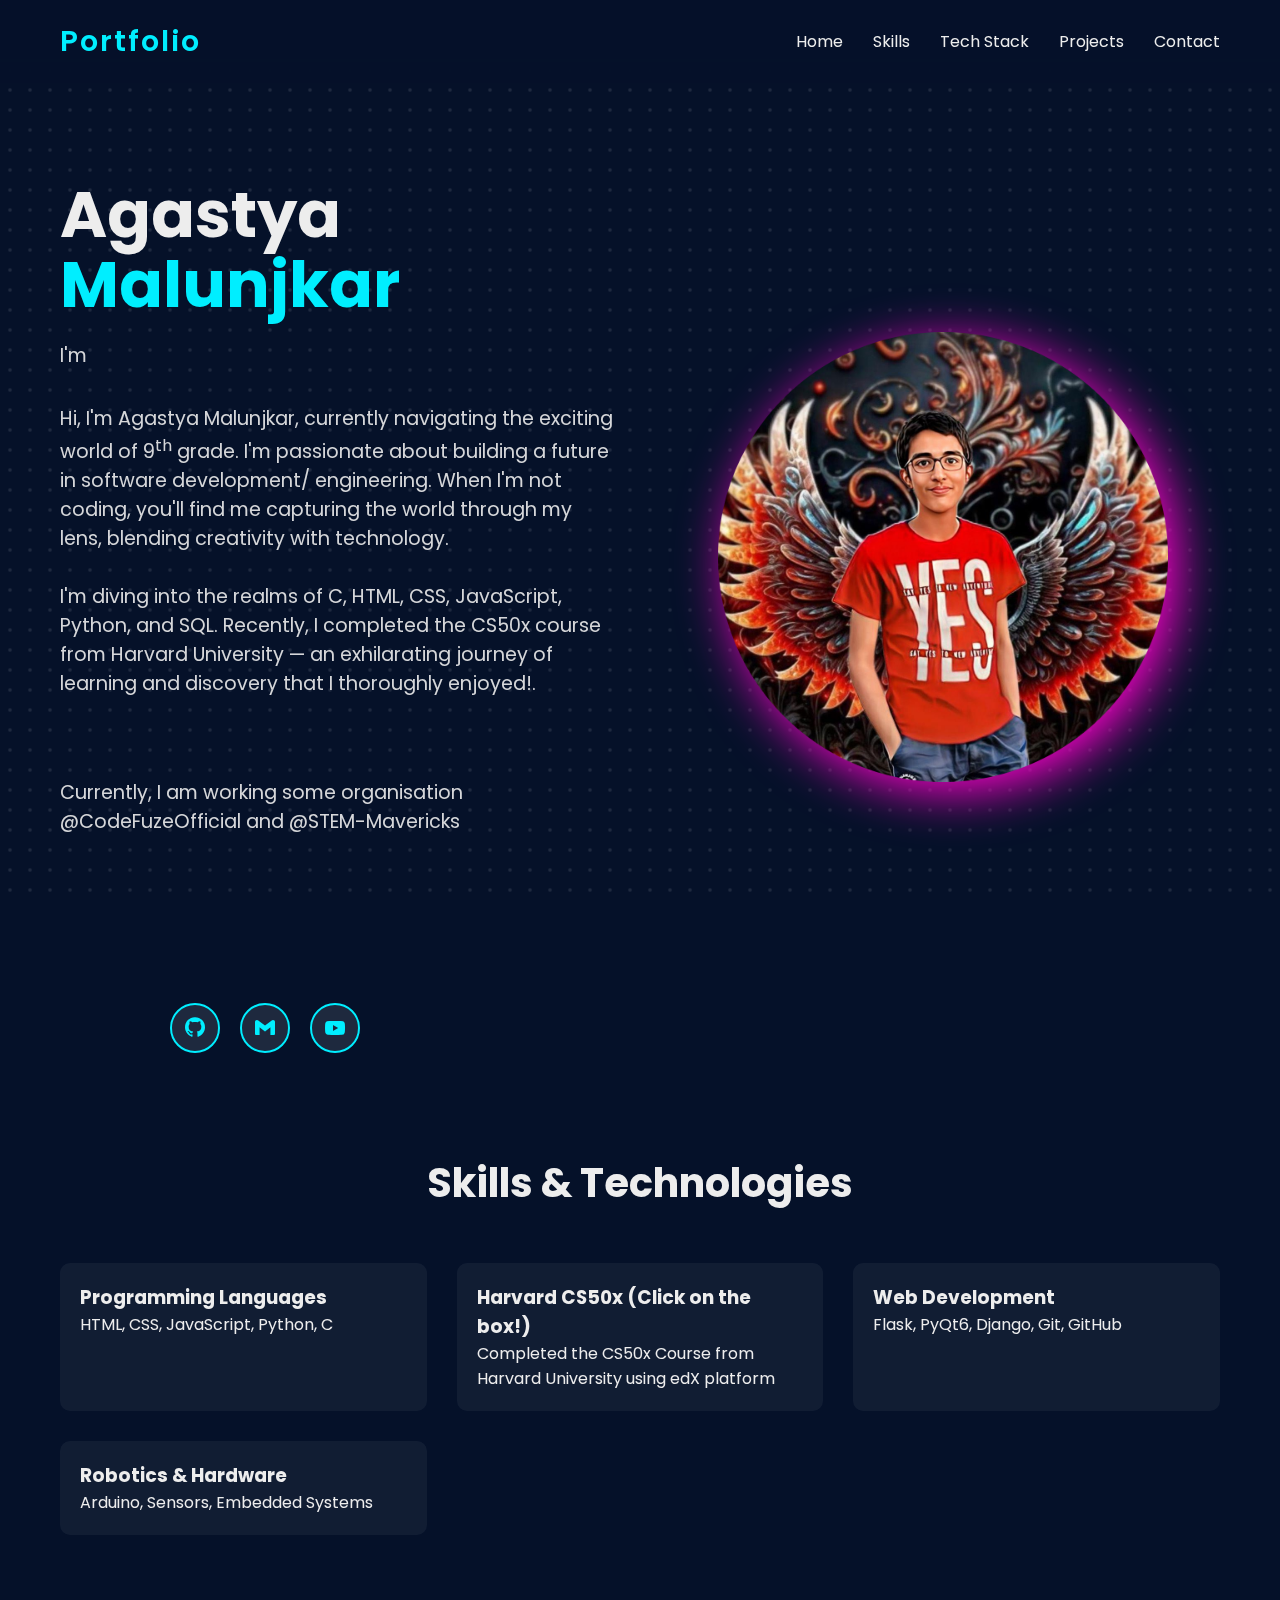
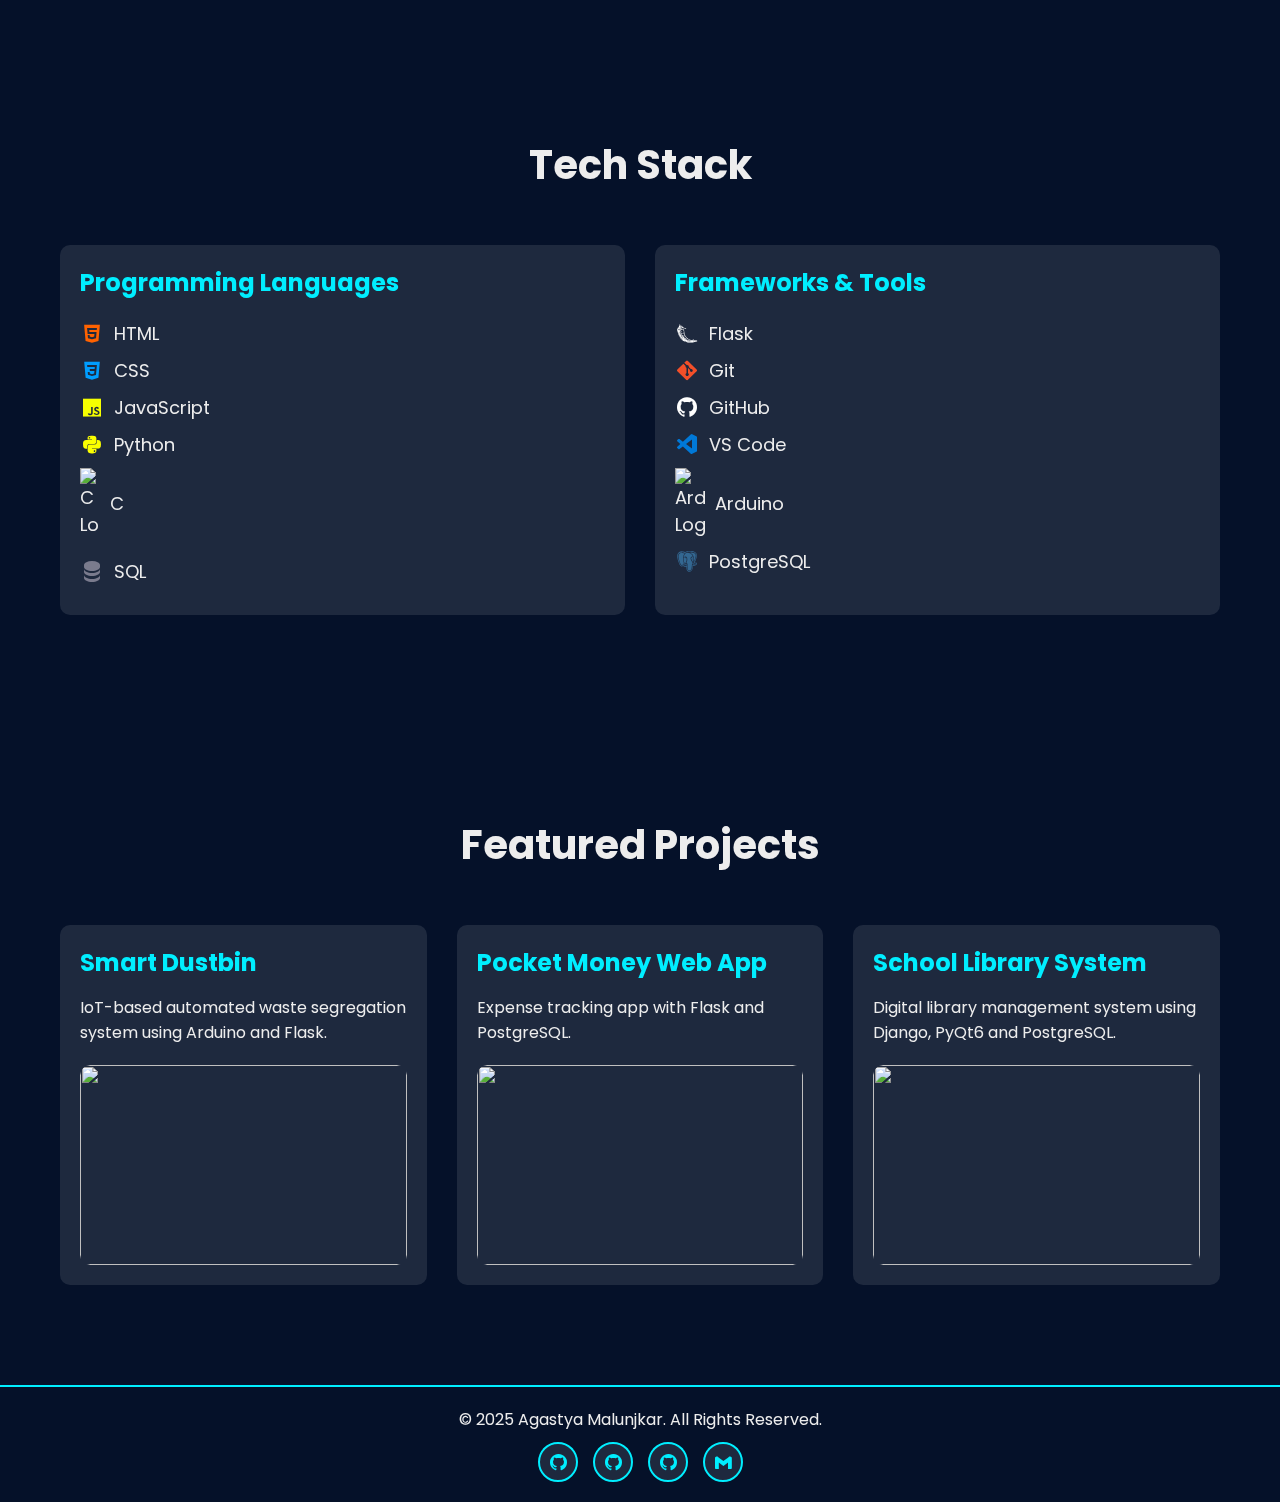
==== index.html @ 3fd8f7b1 "Update index.html" ====
<!DOCTYPE html>
<html lang="en">
<head>
    <meta charset="UTF-8">
    <meta name="viewport" content="width=device-width, initial-scale=1.0">
    <title>Agastya Malunjkar | Portfolio</title>
    <meta property="og:title" content="Agastya Malunjkar - Developer & Robotics Enthusiast">
<meta property="og:description" content="Showcasing projects, coding tutorials, and robotics work.">
<meta property="og:image" content="https://agm024-portfolio.vercel.app/Cover Photo 1-modified.webp">
<meta property="og:url" content="https://agm024-portfolio.vercel.app">
<meta property="og:type" content="website">
<meta property="og:title" content="Agastya Malunjkar | Student, Developer & Robotics Enthusiast">
<meta property="og:description" content="Explore my projects in web development, GitHub automation, AI, and robotics.">
<meta property="og:image" content="https://agm024-portfolio.vercel.app/Cover Photo 1-modified.webp">
<meta property="og:url" content="https://agm024-portfolio.vercel.app">
<meta property="og:site_name" content="Agastya Malunjkar Portfolio">
    <meta name="keywords" content="Agastya Malunjkar, portfolio, developer, GitHub automation, AI integration, robotics, web development, coding, STEM Mavericks, GitCortex">
<meta name="author" content="Agastya Malunjkar">
<meta name="robots" content="index, follow">
<meta name="google-site-verification" content="sg07f7Cx4SFbiI0SfJ_2nLcykBNVthg774XaeOp6k5I" />
    
    <meta name="description" content="Agastya Malunjkar's portfolio showcasing projects, coding, robotics, and web development skills.">
    <meta name="msvalidate.01" content="A6D45BFE090D8E0A73DEE92F15F862BD" />
    <link href="https://fonts.googleapis.com/css2?family=Poppins:wght@300;400;600&display=swap" rel="stylesheet">
    <script src="https://cdn.jsdelivr.net/npm/typed.js@2.0.12" defer></script>
    <link rel="stylesheet" href="https://cdnjs.cloudflare.com/ajax/libs/font-awesome/6.5.1/css/all.min.css">
    <link href='https://unpkg.com/boxicons@2.1.4/css/boxicons.min.css' rel='stylesheet'>
    <link rel="stylesheet" href="styles.css">
</head>
    <body>
        <body>
            <nav class="navbar">
                <div class="container nav-content">
                    <a href="#" class="logo">Portfolio</a>
                    <div class="nav-links">
                        <a href="#home">Home</a>
                        <a href="#skills">Skills</a>
                        <a href="#tech-stack">Tech Stack</a>
                        <a href="#projects">Projects</a>
                        <a href="#contact">Contact</a>
                    </div>
                    <!--<button class="mode-toggle" onclick="toggleMode()">🌓</button>-->
                </div>
            </nav>
        
            <section class="hero" id="home">
                <div class="container">
                    <div class="hero-content">
                        <div class="hero-text">
                            <h1>Agastya <span>Malunjkar</span></h1>
                            <p>I'm <span class="auto-type"></span></p>
                            <p>Hi, I'm Agastya Malunjkar, currently navigating the exciting world of 9<sup>th</sup> grade. 
                I'm passionate about building a future in software development/ engineering.
                 When I'm not coding, you'll find me capturing the world through my lens, blending creativity with technology. <br><br>
                             I'm diving into the realms of C, HTML, CSS, JavaScript, Python, and SQL.  
                                Recently, I completed the CS50x course from Harvard University — an exhilarating journey of learning and discovery that I thoroughly enjoyed!.</p><br><br>
                                <p>Currently, I am working some organisation <a href="https://github.com/CodeFuzeOfficial" aria-label="CodeFuze">@CodeFuzeOfficial</a> and <a href="https://github.com/STEM-Mavericks" aria-label="STEM-Mavericks">@STEM-Mavericks</a></p>
                        </div>
                        <div class="hero-image"><br><br><br>
                            <img src="Cover Photo 1-modified.webp" alt="Portfolio Preview" class="profile-img" loading="lazy" >
                        </div>
                    </div>
                </div>
            </section>
            <div class="social-media">
                <a href="https://github.com/agm024" aria-label="GitHub" target="_blank" style="--i:1" class="tooltip" data-text="Agastya"><i class='bx bxl-github'></i></a>
                <a href="mailto:agastyagm2@gmail.com"  aria-label="Email" target="_blank" style="--i:2" class="tooltip" data-text="Gmail"><i class='bx bxl-gmail'></i></a>
                <a href="https://www.youtube.com/@CodeFuzeOfficial" aria-label="Youtube" target="_blank" style="--i:3" class="tooltip" data-text="Youtube Channel"><i class='bx bxl-youtube'></i></a>
            </div>
            <section id="skills">
                <div class="container">
                    <h2 class="section-title">Skills & Technologies</h2>
                    <div class="skills-grid">
                        <div class="skill-card">
                            <h3>Programming Languages</h3>
                            <p>HTML, CSS, JavaScript, Python, C</p>
                        </div>
                        <div class="skill-card" onclick="window.open('https://cs50.harvard.edu/certificates/0973330d-4c8c-43a3-b6d8-12925c305a93.png?size=letter', '_blank')">
                            <h3>Harvard CS50x (Click on the box!)</h3>
                            <p>Completed the CS50x Course from Harvard University using edX platform</p>
                        </div>
                        <div class="skill-card">
                            <h3>Web Development</h3>
                            <p>Flask, PyQt6, Django, Git, GitHub</p>
                        </div>
                        <div class="skill-card">
                            <h3>Robotics & Hardware</h3>
                            <p>Arduino, Sensors, Embedded Systems</p>
                        </div>
                    </div>
                </div>
            </section>
        
<section id="tech-stack">
    <div class="container">
        <h2 class="section-title">Tech Stack</h2>
        <div class="tech-stack-grid">
            <div class="tech-card">
                <h3>Programming Languages</h3>
                <ul>
                    <li><i class='bx bxl-html5' style='color:#ff6200'></i> HTML</li>
                    <li><i class='bx bxl-css3' style='color:#009dff'></i> CSS</li>
                    <li><i class='bx bxl-javascript' style='color:#f6ff00'></i> JavaScript</li>
                    <li><i class='bx bxl-python' style='color:#fbff00'></i> Python</li>
                    <li><img src="https://upload.wikimedia.org/wikipedia/commons/3/35/The_C_Programming_Language_logo.svg" alt="C Logo" width="20"> C<li>
                    <li><i class='bx bxs-data' style='color:#7a7b8d'></i> SQL</li>
                </ul>
            </div>

            <div class="tech-card">
                <h3>Frameworks & Tools</h3>
                <ul>
                    <li><i class='bx bxl-flask' style='color:#fff'></i> Flask</li>
                    <li><i class='bx bxl-git' style='color:#f34f29'></i> Git</li>
                    <li><i class='bx bxl-github' style='color:#ffffff'></i> GitHub</li>
                    <li><i class='bx bxl-visual-studio' style='color:#0078d7'></i> VS Code</li>
                    <li><img src="https://upload.wikimedia.org/wikipedia/commons/8/87/Arduino_Logo.svg" alt="Arduino Logo" width="30"> Arduino</li>
                    <li><i class='bx bxl-postgresql' style='color:#336791'></i> PostgreSQL</li>
                </ul>
            </div>
        </div>
    </div>
</section>

            <section id="projects">
                <div class="container">
                    <h2 class="section-title">Featured Projects</h2>
                    <div class="projects-grid">
                        <div class="project-card">
                            <h3>Smart Dustbin</h3>
                            <p>IoT-based automated waste segregation system using Arduino and Flask.</p>
                            <div class="project-image">
                                <img src="" alt="">
                            </div>
                        </div>
                        <div class="project-card">
                            <h3>Pocket Money Web App</h3>
                            <p>Expense tracking app with Flask and PostgreSQL.</p>
                            <div class="project-image">
                                <img src="" alt="">
                            </div>
                        </div>
                        <div class="project-card">
                            <h3>School Library System</h3>
                            <p>Digital library management system using Django, PyQt6 and PostgreSQL.</p>
                            <div class="project-image">
                                <img src="" alt="">
                            </div>
                        </div>
                    </div>
                </div>
            </section>

            <script src="script.js" defer></script>
            <footer class="footer">
                <div class="container footer-content">
                    <p>&copy; 2025 Agastya Malunjkar. All Rights Reserved.</p>
                    <div class="social-media">
                        <a href="https://github.com/agm024" target="_blank" class="tooltip" data-text="Agastya"><i class='bx bxl-github' aria-label="View Agastya's Github"></i></a>
                        <a href="https://github.com/CodeFuzeOfficial" target="_blank" class="tooltip" data-text="CodeFuzeOfficial" aria-label="CodeFuze"><i class='bx bxl-github'></i></a>
                        <a href="https://github.com/STEM-Mavericks" target="_blank" class="tooltip" data-text="STEM-Mavericks" aria-label="STEM-Mavericks"><i class='bx bxl-github'></i></a>
                        <a href="mailto:agastyagm2@gmail.com" class="tooltip" data-text="Email" aria-label="Email"><i class='bx bxl-gmail'></i></a>
                    </div>
                </div>
            </footer>
    </body>
<script type="application/ld+json">
{
  "@context": "https://schema.org",
  "@type": "Person",
  "name": "Agastya Malunjkar",
  "url": "https://agm024-portfolio.vercel.app",
  "sameAs": [
    "https://github.com/agm024",
    "https://www.youtube.com/@CodeFuzeOfficial"
  ],
  "jobTitle": "Student, Developer & Robotics Enthusiast",
  "description": "I work on AI-powered GitHub automation, web development, and robotics projects.",
  "image": "https://agm024-portfolio.vercel.app/Cover Photo 1-modified.webp"
}
</script>

</html>
---- styles.css ----
.hero-text a:visited,.logo{color:var(--primary);text-decoration:none}.nav-links a:hover::after,.navbar,.profile-img{width:100%}.hero-text a,.hero-text a:visited,.logo,.nav-links a,.social-media a{text-decoration:none}.footer,.hero-image,.section-title{text-align:center}:root{--bg-dark:#051129;--text-dark:#ededed;--bg-light:#ffffff;--text-light:#000000;--primary:#0ef;--secondary:#00ff88}*{margin:0;padding:0;box-sizing:border-box;font-family:Poppins,sans-serif}body{background-color:var(--bg-dark);color:var(--text-dark);transition:background-color .5s,color .5s}body.light-mode{background-color:var(--bg-light);color:var(--text-light)}body.light-mode::before{background-image:radial-gradient(circle,#000 1px,transparent 1px);background-size:20px 20px}body::before{content:'';position:fixed;top:0;left:0;width:100%;height:100%;background-image:radial-gradient(circle,#fff 1px,transparent 2.5px);background-size:20px 20px;pointer-events:none;opacity:.1;z-index:-1}.container{max-width:1200px;margin:0 auto;padding:0 20px}.navbar{position:none;padding:20px 0;background:rgba(5,17,41,.95);backdrop-filter:blur(10px);z-index:1000}.nav-content{display:flex;justify-content:space-between;align-items:center}.logo{font-size:1.8rem;font-weight:600;letter-spacing:2px}.hero-text a,.mode-toggle,.nav-links a{color:var(--text-dark)}.nav-links{display:flex;gap:30px}.nav-links a{position:relative;transition:.3s}.nav-links a::after{content:'';position:absolute;width:0;height:2px;bottom:-5px;left:0;background:var(--primary);transition:.3s}.mode-toggle{background:0 0;border:none;cursor:pointer;font-size:1.2rem}.hero{height:100vh;display:flex;align-items:center;padding-top:80px}.hero-text h1 span,.project-card h3,.social-media a,.tech-card h3{color:var(--primary)}.hero-text a:hover{text-decoration:underline;transition:.3s}.hero-content{display:grid;grid-template-columns:1fr 1fr;gap:50px;align-items:center}.hero-text h1{font-size:4rem;margin-bottom:10px;line-height:1.1}.hero-text p{font-size:1.2rem;margin-bottom:30px;opacity:.9}.social-media a,.tech-card h3,.tech-card ul li i{font-size:24px}.auto-type{color:var(--secondary);font-size:150%;font-weight:800}.hero-image{position:relative}.profile-img{filter:drop-shadow(10px 10px 25px #ff00cc);animation:3s linear infinite gradientShadow;max-width:450px;border-radius:15px}@keyframes float{0%,100%{transform:translateY(0)}50%{transform:translateY(-20px)}}@keyframes gradientShadow{0%,100%{filter:drop-shadow(1px 1px 20px #ff00cc)}33%{filter:drop-shadow(1px 1px 20px #3333ff)}66%{filter:drop-shadow(1px 1px 20px #00ff88)}}#projects,#tech-stack,section{padding:100px 0}.section-title{font-size:2.5rem;margin-bottom:50px}.projects-grid,.skills-grid,.tech-stack-grid{display:grid;grid-template-columns:repeat(auto-fit,minmax(300px,1fr));gap:30px}.project-card,.skill-card{background:rgba(255,255,255,.05);border-radius:10px;padding:20px;transition:.3s}.project-card:hover,.skill-card:hover{transform:translateY(-10px);background:rgba(255,255,255,.1)}.social-media{display:flex;justify-content:left;gap:20px;margin-left:170px;margin-top:20px}.social-media a{display:inline-flex;justify-content:center;align-items:center;width:50px;height:50px;background:rgba(255,255,255,.1);border:2px solid var(--primary);border-radius:50%;transition:.3s;animation:1s forwards slideTop;animation-delay:calc(.2s * var(--i))}.social-media a:hover{background:var(--primary);color:var(--bg-dark);box-shadow:0 0 20px var(--primary);transform:translateY(-5px)}.project-card,.tech-card{background:rgba(255,255,255,.1);border-radius:10px;padding:20px;transition:transform .3s,background .3s}.project-card:hover,.tech-card:hover{transform:translateY(-10px);background:rgba(255,255,255,.2)}.tech-card h3{margin-bottom:20px}.tech-card ul{list-style:none;padding:0}.tech-card ul li{font-size:18px;margin-bottom:10px;display:flex;align-items:center;gap:10px}.project-card h3{font-size:24px;margin-bottom:15px}.project-card p{font-size:16px;margin-bottom:20px;color:var(--text-dark)}.project-image{width:100%;height:200px;overflow:hidden;border-radius:10px}.project-image img{width:100%;height:100%;object-fit:cover;border-radius:10px;transition:transform .3s}.project-card:hover .project-image img{transform:scale(1.1)}.footer{background:var(--bg-dark);color:var(--text-dark);padding:20px 0;border-top:2px solid var(--primary)}.footer-content{display:flex;flex-direction:column;align-items:center;gap:10px}.footer .social-media{justify-content:center;margin:0;gap:15px}.footer .social-media a{width:40px;height:40px;font-size:20px}.tooltip::before{content:attr(data-text);position:absolute;bottom:50px;left:50%;transform:translateX(-50%);background:var(--primary);color:var(--bg-dark);padding:6px 10px;font-size:14px;border-radius:5px;white-space:nowrap;opacity:0;visibility:hidden;transition:.3s}.tooltip:hover::before{opacity:1;visibility:visible;bottom:55px}@media (max-width:768px){.hero-image{display:flex;justify-content:center}.navbar .nav-links{display:none}.hero-content{grid-template-columns:1fr;text-align:center;gap:20px;padding-top:80px}.hero-text h1{font-size:3rem;word-break:break-word;overflow-wrap:break-word;display:flex;flex-direction:column;align-items:center}.hero-text p{font-size:1rem}.hero-image{margin-top:20px}.profile-img{max-width:300px;margin-bottom:20px}.social-media{justify-content:center;margin-left:0;flex-wrap:wrap}.projects-grid,.skills-grid,.tech-stack-grid{grid-template-columns:repeat(auto-fit,minmax(200px,1fr))}.footer-content p{font-size:14px}}@media (max-width:480px){.navbar .nav-links{display:none}.hero-image{margin-top:-30px}.hero-content{padding-top:100px}.hero-text h1{font-size:2.5rem;line-height:1.2;word-break:break-word;overflow-wrap:break-word;display:flex;flex-direction:column;align-items:center}.hero-text p{font-size:.9rem}.profile-img{max-width:250px;margin-bottom:20px}.social-media{flex-wrap:wrap;justify-content:center;gap:15px}.section-title{font-size:2rem}.projects-grid,.skills-grid,.tech-stack-grid{grid-template-columns:1fr;gap:15px}.project-card,.skill-card,.tech-card{padding:15px}.project-card h3,.tech-card h3{font-size:20px}.project-image{height:180px}}
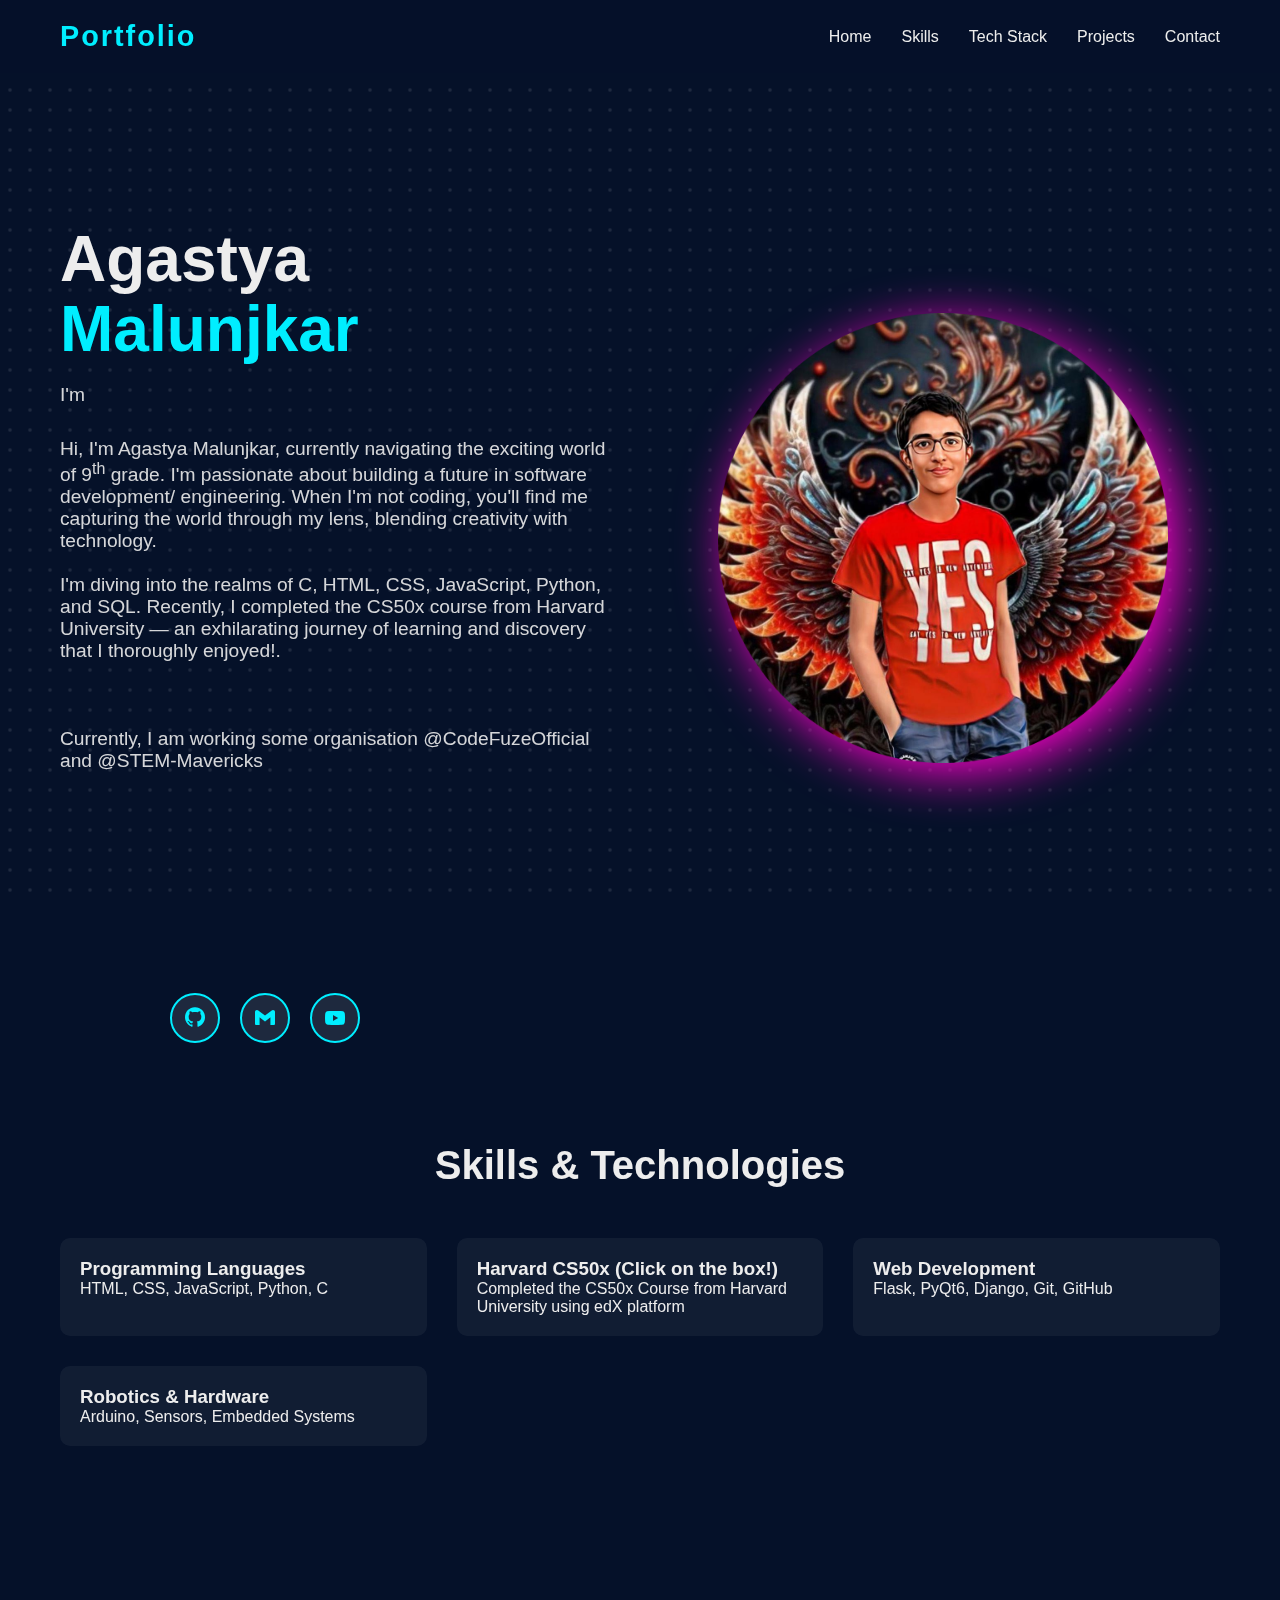
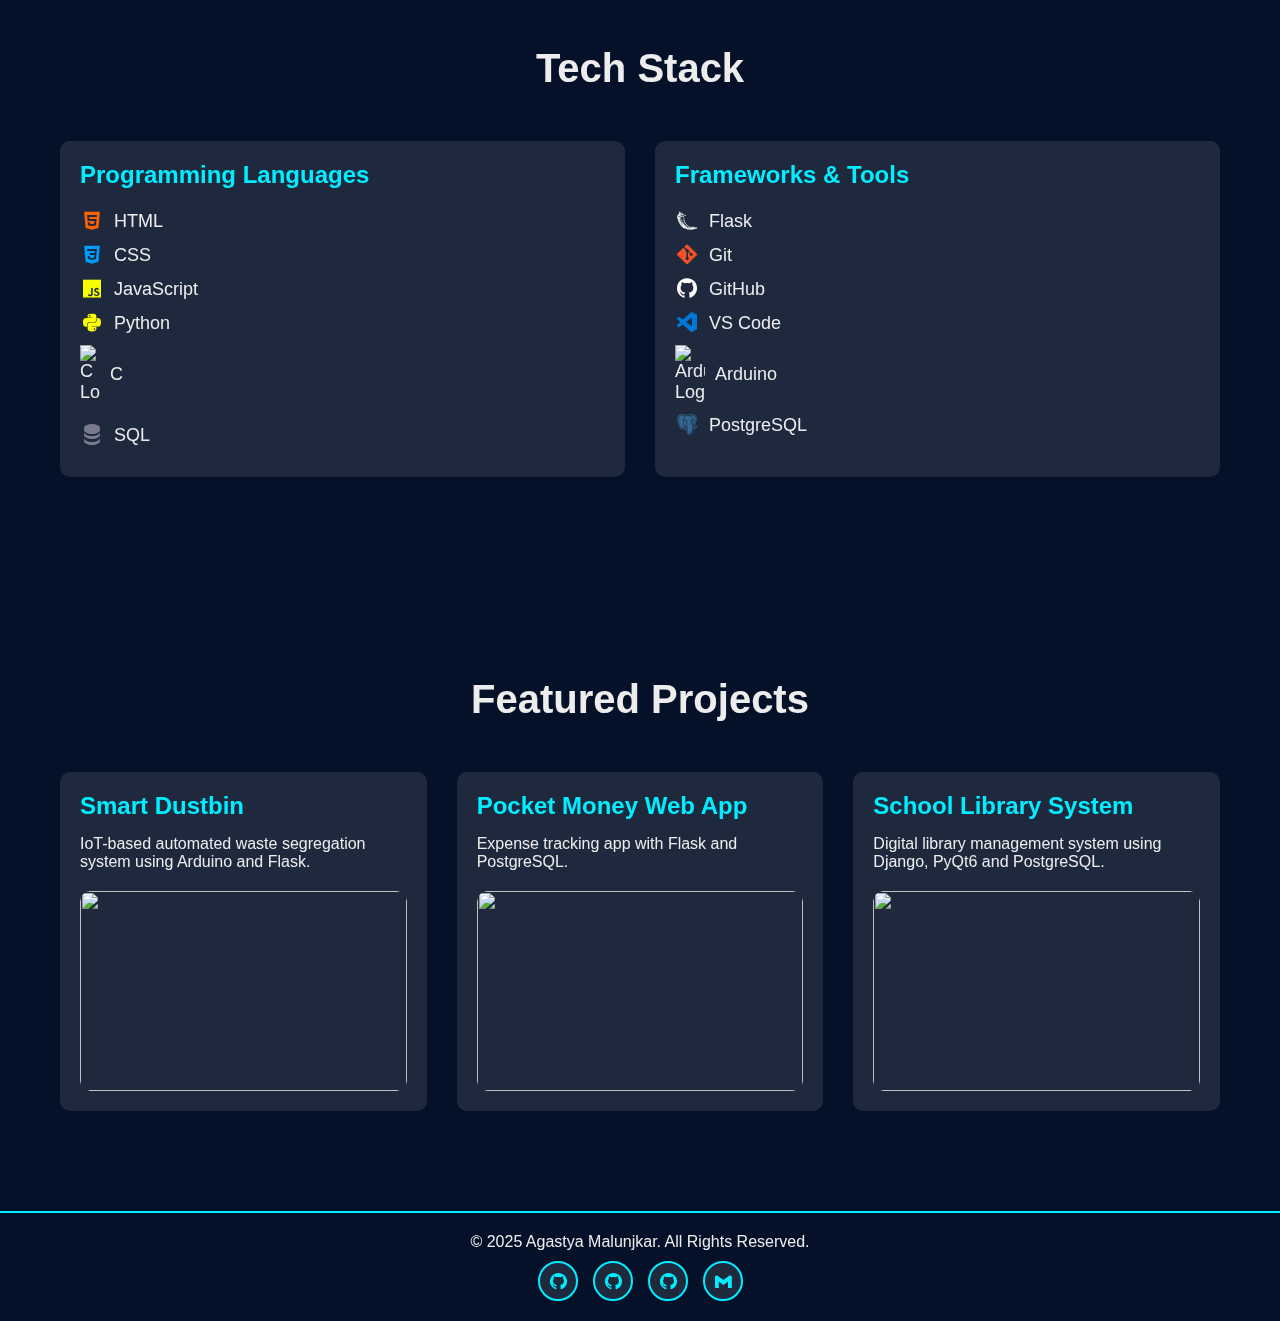
==== commit b1cfa147: "Update index.html" ====
--- a/index.html
+++ b/index.html
@@ -4,6 +4,8 @@
     <meta charset="UTF-8">
     <meta name="viewport" content="width=device-width, initial-scale=1.0">
     <title>Agastya Malunjkar | Portfolio</title>
+<script async src="https://www.googletagmanager.com/gtag/js?id=G-0N1K45P49S"></script>
+<script>
     <meta property="og:title" content="Agastya Malunjkar - Developer & Robotics Enthusiast">
 <meta property="og:description" content="Showcasing projects, coding tutorials, and robotics work.">
 <meta property="og:image" content="https://agm024-portfolio.vercel.app/Cover Photo 1-modified.webp">
@@ -163,7 +165,7 @@
                     </div>
                 </div>
             </footer>
-    </body>
+   
 <script type="application/ld+json">
 {
   "@context": "https://schema.org",
@@ -179,5 +181,5 @@
   "image": "https://agm024-portfolio.vercel.app/Cover Photo 1-modified.webp"
 }
 </script>
-
+</body>
 </html>
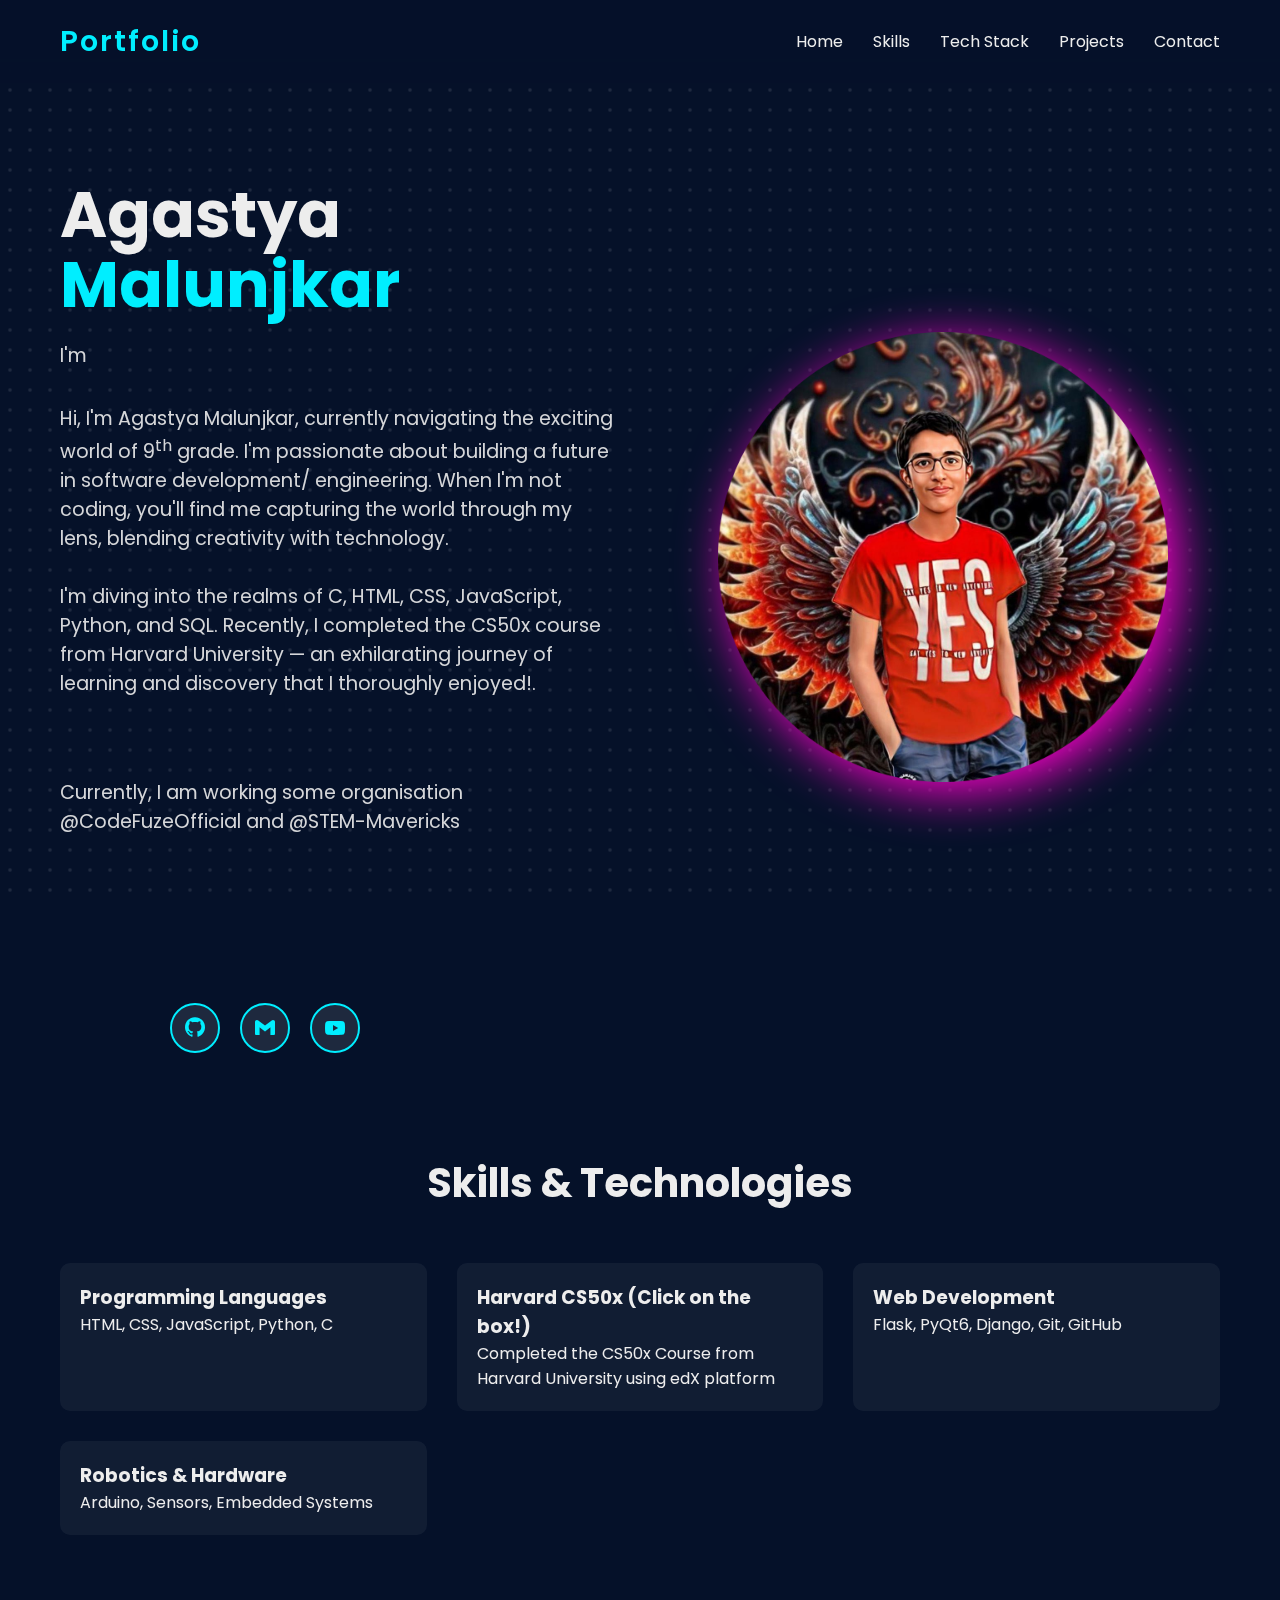
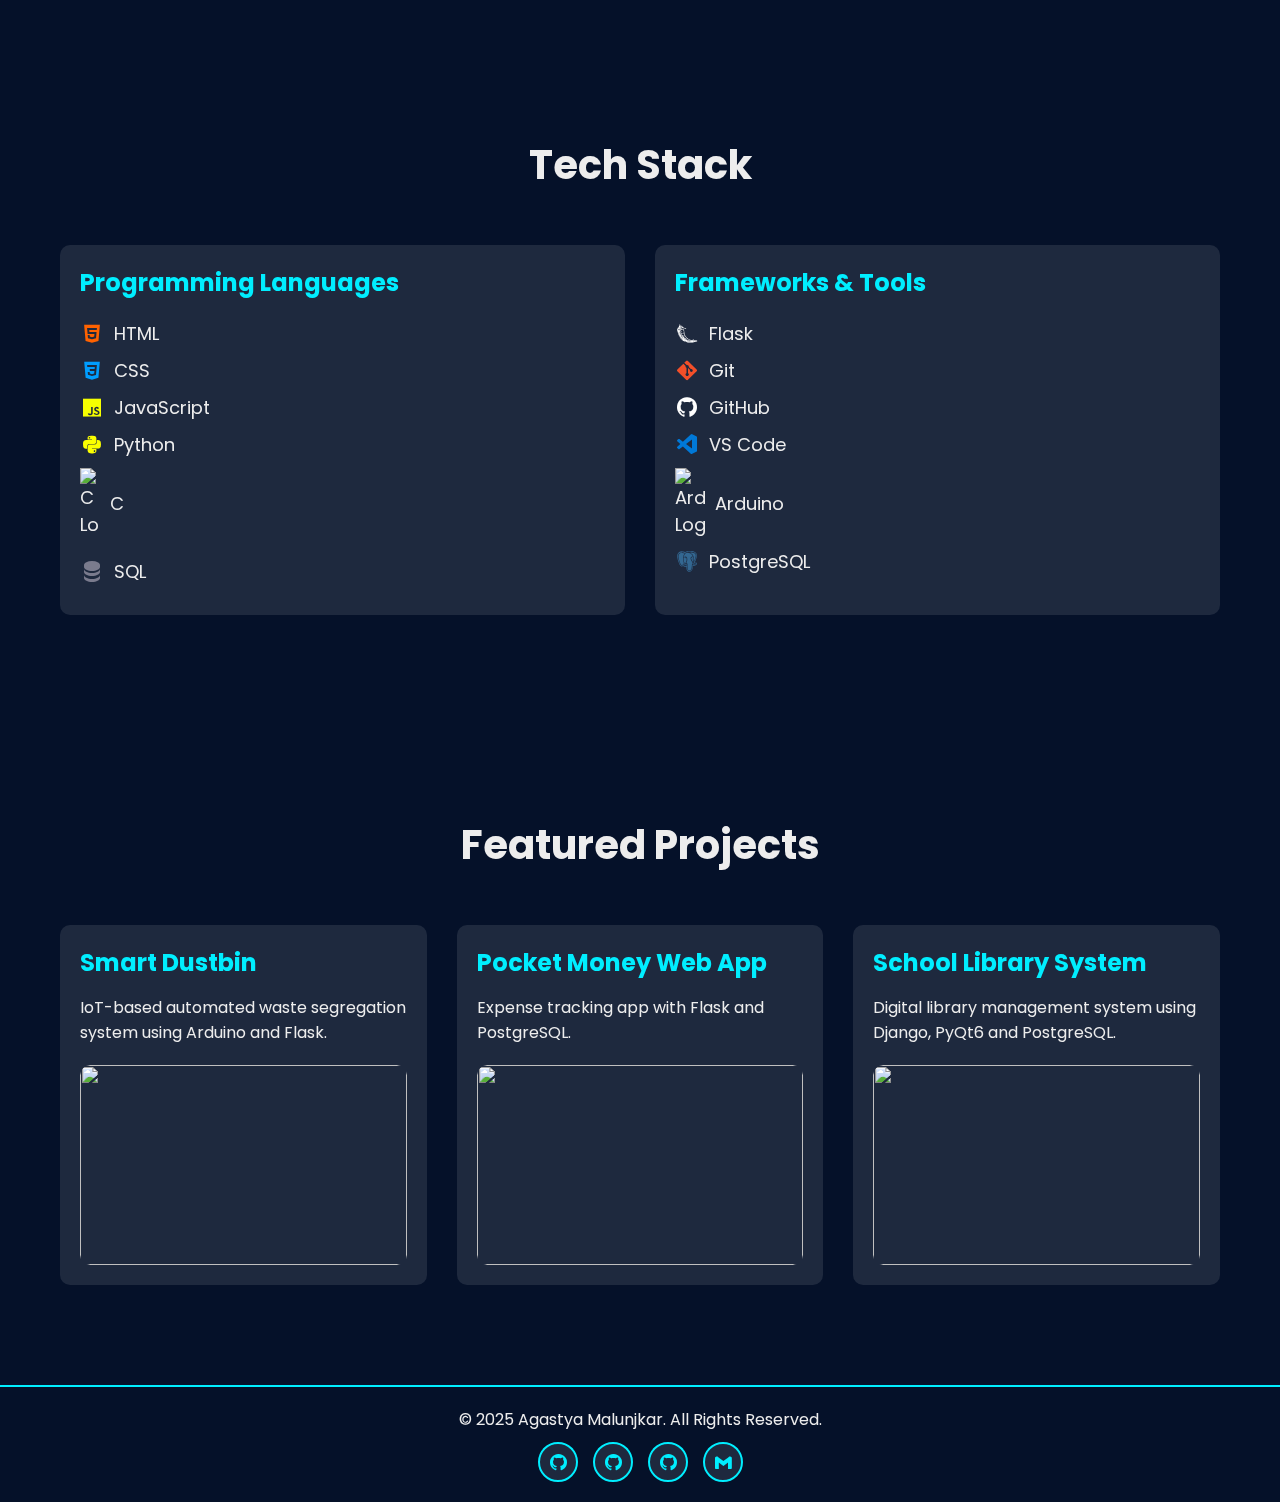
==== commit ba963d89: "Update index.html" ====
--- a/index.html
+++ b/index.html
@@ -5,7 +5,6 @@
     <meta name="viewport" content="width=device-width, initial-scale=1.0">
     <title>Agastya Malunjkar | Portfolio</title>
 <script async src="https://www.googletagmanager.com/gtag/js?id=G-0N1K45P49S"></script>
-<script>
     <meta property="og:title" content="Agastya Malunjkar - Developer & Robotics Enthusiast">
 <meta property="og:description" content="Showcasing projects, coding tutorials, and robotics work.">
 <meta property="og:image" content="https://agm024-portfolio.vercel.app/Cover Photo 1-modified.webp">
@@ -165,21 +164,14 @@
                     </div>
                 </div>
             </footer>
-   
-<script type="application/ld+json">
-{
-  "@context": "https://schema.org",
-  "@type": "Person",
-  "name": "Agastya Malunjkar",
-  "url": "https://agm024-portfolio.vercel.app",
-  "sameAs": [
-    "https://github.com/agm024",
-    "https://www.youtube.com/@CodeFuzeOfficial"
-  ],
-  "jobTitle": "Student, Developer & Robotics Enthusiast",
-  "description": "I work on AI-powered GitHub automation, web development, and robotics projects.",
-  "image": "https://agm024-portfolio.vercel.app/Cover Photo 1-modified.webp"
-}
+   </body>
+
+<script async src="https://www.googletagmanager.com/gtag/js?id=G-0N1K45P49S"></script>
+<script>
+  window.dataLayer = window.dataLayer || [];
+  function gtag(){dataLayer.push(arguments);}
+  gtag('js', new Date());
+
+  gtag('config', 'G-0N1K45P49S');
 </script>
-</body>
 </html>
